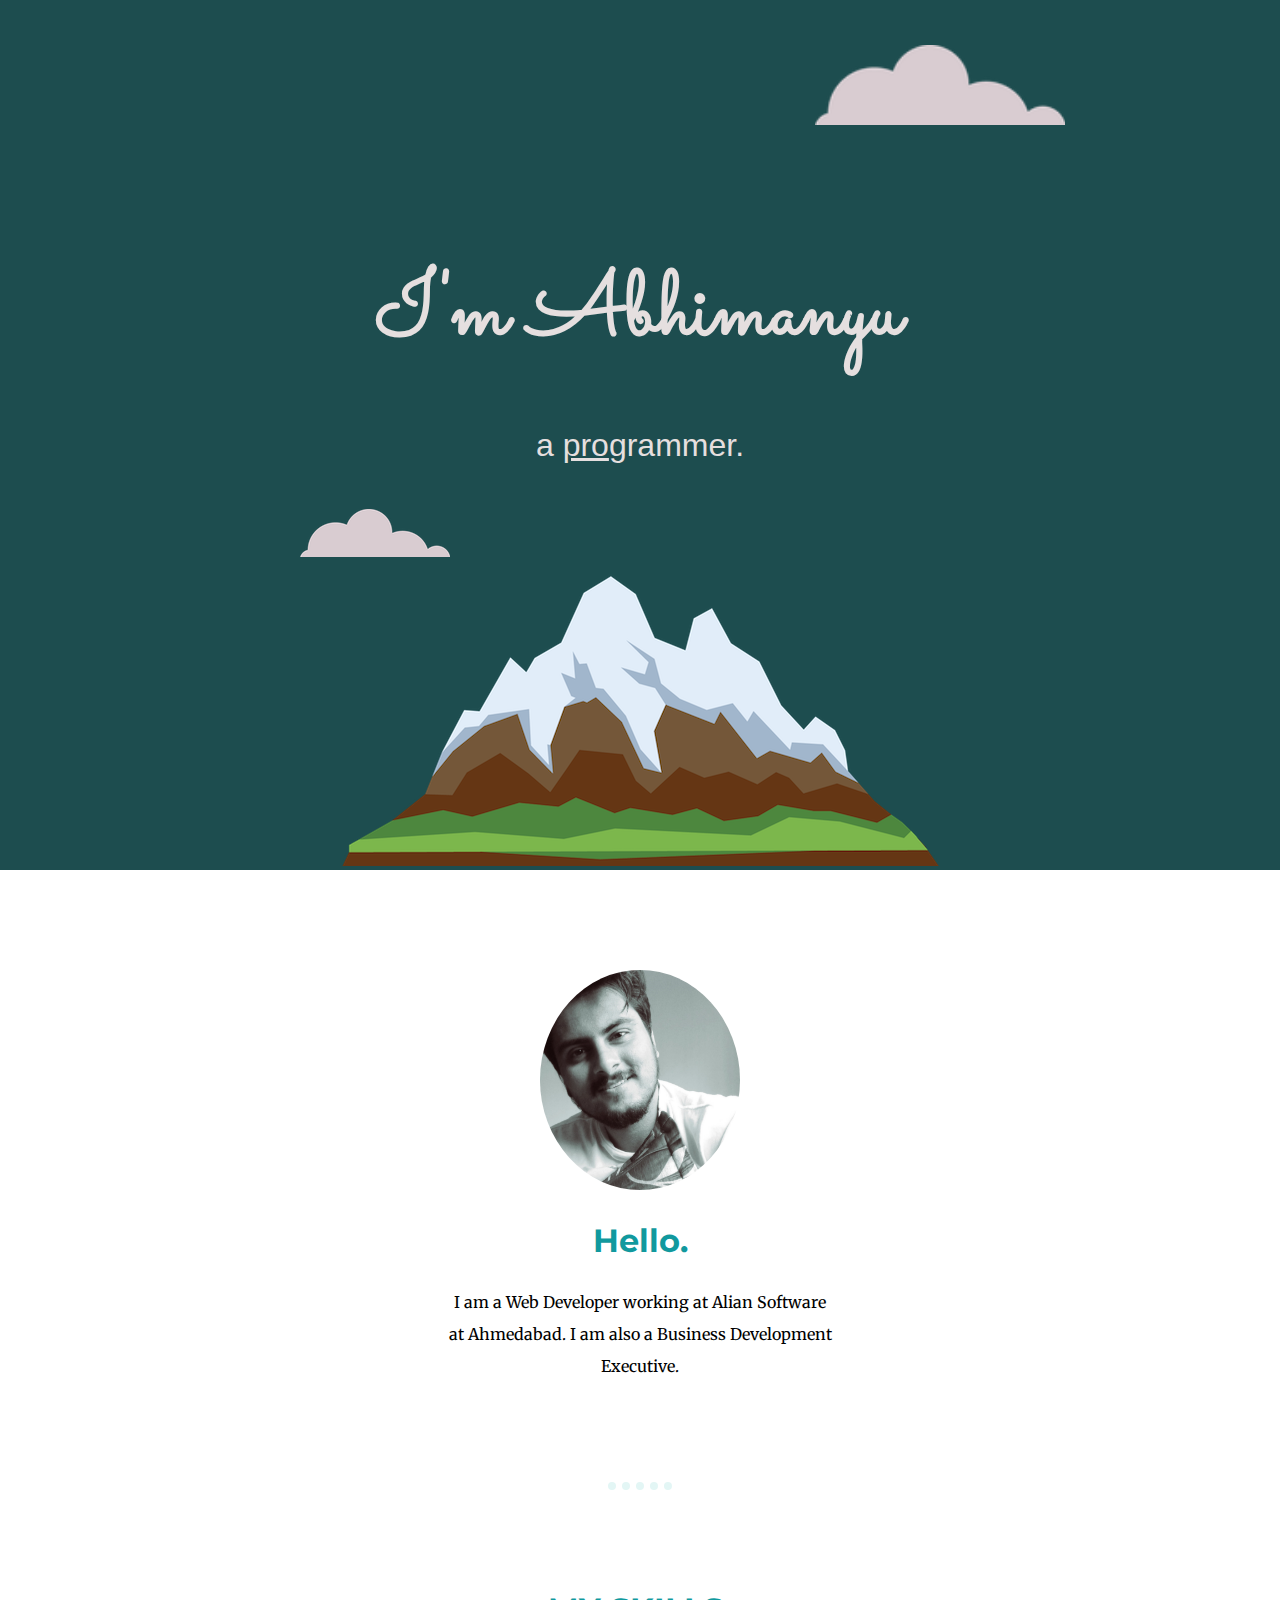
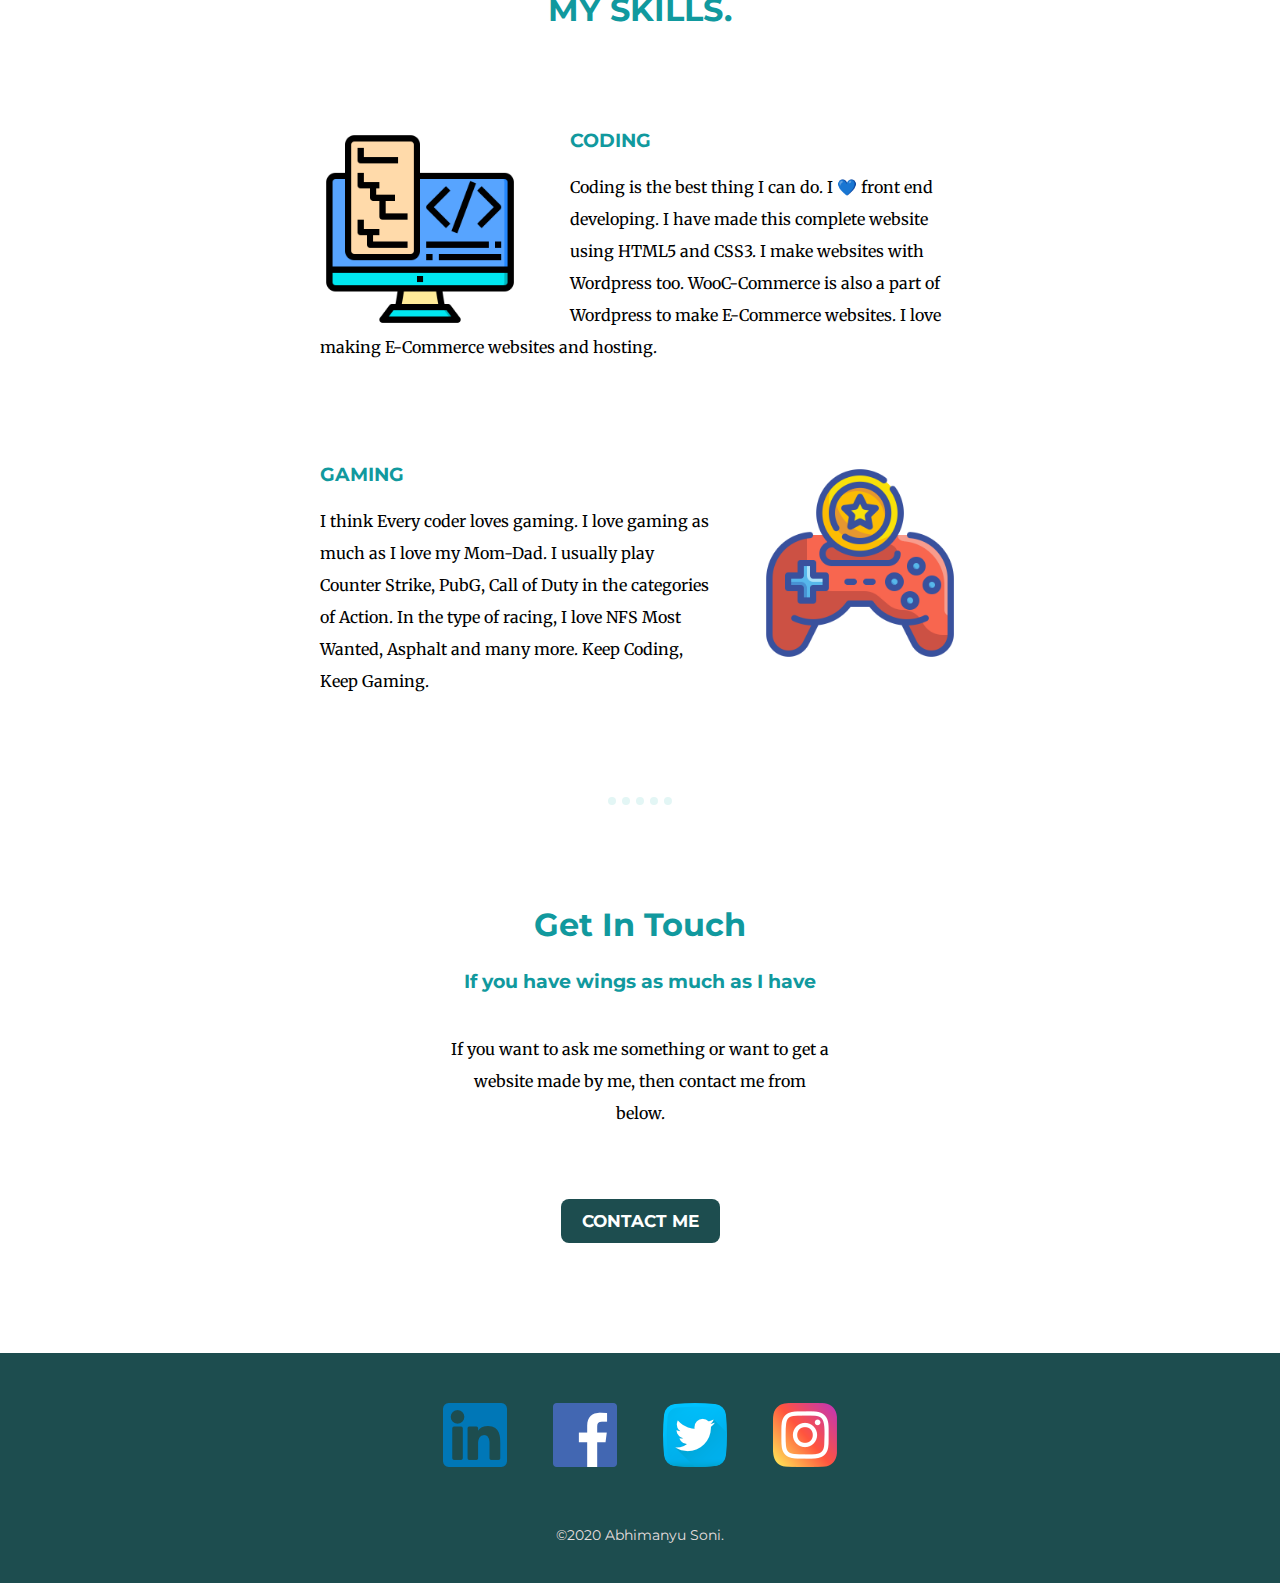
==== index.html @ 5c25aa24 "Add files via upload" ====
<!DOCTYPE html>
<html>
<head>
	<title>Abhimanyu Soni</title>
	<link rel="stylesheet" type="text/css" href="css/styles.css">
	<link rel="icon" type="text/css" href="images/art.png">
	<link href="https://fonts.googleapis.com/css?family=Merriweather|Montserrat|Sacramento&display=swap" rel="stylesheet"> 
</head>
<body>
	<div class="top-container">
		<img class="top-cloud" src="images/cloud.png" alt="cloud-img">
		<h1>I'm Abhimanyu</h1>
		<p class="program">a <span class="pro">pro</span>grammer.</p>
		<img class="bottom-cloud" src="images/cloud.png" alt="cloud-img">
		<img src="images/mountain.png" alt="mountain-img">
	</div>
	<div class="middle-container">
		<div class="profile">
    <img class="my" src="images/my.jpg" alt="my-img">
    <h2>Hello.</h2>
    <p class="intro">I am a Web Developer working at Alian Software at Ahmedabad. I am also a Business Development Executive.</p>
  </div>
  <hr>
  <div class="skills">
    <h2>MY SKILLS.</h2>
    <div class="skill-row">
      <img class="skill1" src="images/12345.png" alt="12345-img">
      <h3>CODING</h3>
      <p>Coding is the best thing I can do. I &#128153 front end developing. I have made this complete website using HTML5 and CSS3. I make websites with Wordpress too. WooC-Commerce is also a part of Wordpress to make E-Commerce websites. I love making E-Commerce websites and hosting.</p>
    </div>
    <div class="skill-row">
      <img class="skill2" src="images/34567.png" alt="34567-img">
      <h3>GAMING</h3>
      <p>I think Every coder loves gaming. I love gaming as much as I love my Mom-Dad. I usually play Counter Strike, PubG, Call of Duty in the categories of Action. In the type of racing, I love NFS Most Wanted, Asphalt and many more. Keep Coding, Keep Gaming.</p>
    </div>
  </div>
  <hr>
  <div class="contact-me">
    <h2 class="touch">Get In Touch</h2>
    <h3>If you have wings as much as I have</h3>
    <p class="contact-msg">If you want to ask me something or want to get a website made by me, then contact me from below.</p>
    <a class="btn" href="mailto:name@email.com">CONTACT ME</a>
  </div>
		
	</div>
	<div class="bottom-container">
		<a class="footer-link" href="https://www.linkedin.com/in/abhimanyu-soni-ab107a162/"> 
			<img class="linkedin" src="images/linkedin.png"> </a>
  <a class="footer-link" href="https://m.facebook.com/abhi.soni.796?refid=7"><img class="facebook" src="images/facebook.png"> </a>
  <a class="footer-link" href="https://twitter.com/abhimanyushady"><img class="twitter" src="images/twitter.png"> </a>
  <a class="footer-link" href="https://www.instagram.com/the.brandy.boy/"><img class="instagram" src="images/instagram.png"> </a>
  <p class="copyright">©2020 Abhimanyu Soni.</p>
		
	</div>
</body>
</html>
---- css/styles.css ----
body{
	margin:0;
	text-align: center;
	font-family: 'Merriweather', serif;


}

h1{
	margin: 100px auto 0 auto;
	
	font-family: 'Sacramento', cursive;
	font-size: 562.5%;
	color: #e5dfdf;

}

h2{
	font-family: 'Montserrat', sans-serif;
	color: #11999E;
	font-size: 2rem;

}

h3{
	font-family: 'Montserrat', sans-serif;
	color: #11999E;

}

hr{
	border-top: 8px;
	border-left: 0;
	border-right: 0;
	border-bottom: 0;
	border-spacing: 5px;
	width: 5%;
	border-style: dotted;
	border-color: #e3f6f5;
	margin:100px auto;
}

p{
	line-height: 2;
}

a{
	color: #e5dfdf;
	font-family: 'Montserrat', sans-serif;
	margin:10px 20px;
	text-decoration: none;
	font-weight: bold;
	font-size: 20px;
}

a:hover{
	color: #6ba8a9;
}

.pro{
	text-decoration: underline;
}

.program{
	font-family: sans-serif;
	/*font-weight: bold;*/
	font-size: 2rem;
	color: #e5dfdf;

}

.top-container{
	padding-top: 50px;
	background-color: #1d4d4f;
}

.middle-container{
	margin: 100px 0;
}

.bottom-container{
	background-color: #1d4d4f;
	padding: 50px 0 20px;
}

.bottom-cloud{
	position: absolute;
	left: 300px;
}

.skill-row{
	margin:100px auto 100px auto;
	width: 50%;
	text-align: left;
}

.top-cloud{
	margin-top: 15px;
	position: relative;
	left: 300px;
	bottom: 20px;
	height: 80px;

}

.my{
	width: 200px;
	height: 220px;
	border-radius: 100%;
}

.skill1{
	width: 200px;
	height: 200px;
	float: left;
	margin-right: 50px;
}

.skill2{
	width: 200px;
	height: 200px;
	float: right;
	margin-left: 50px;
}

.intro{
	width: 30%;
	margin:auto;
}

.contact-msg{
	width: 30%;
	margin: 40px auto 60px;
}


.btn{
	background:linear-gradient(to bottom, #1d4d4f 5%, #1d4d4f 100%);
	background-color:#1d4d4f;
	border-radius:8px;
	display:inline-block;
	cursor:pointer;
	color:#ffffff;
	font-family: 'Montserrat', sans-serif;
	font-size:17px;
	font-weight: bold;
	padding:12px 21px;
	text-decoration:none;
}
.btn:hover {
	background:linear-gradient(to bottom, #357376 5%, #357376 100%);
	background-color:#357376;
	color: #ffffff;
}
.btn:active {
	position:relative;
	top:1px;
}

.copyright{
	font-family: 'Montserrat', sans-serif;
	margin-top: 50px;
	color: #e5dfdf;
	font-size: 0.85rem;

}
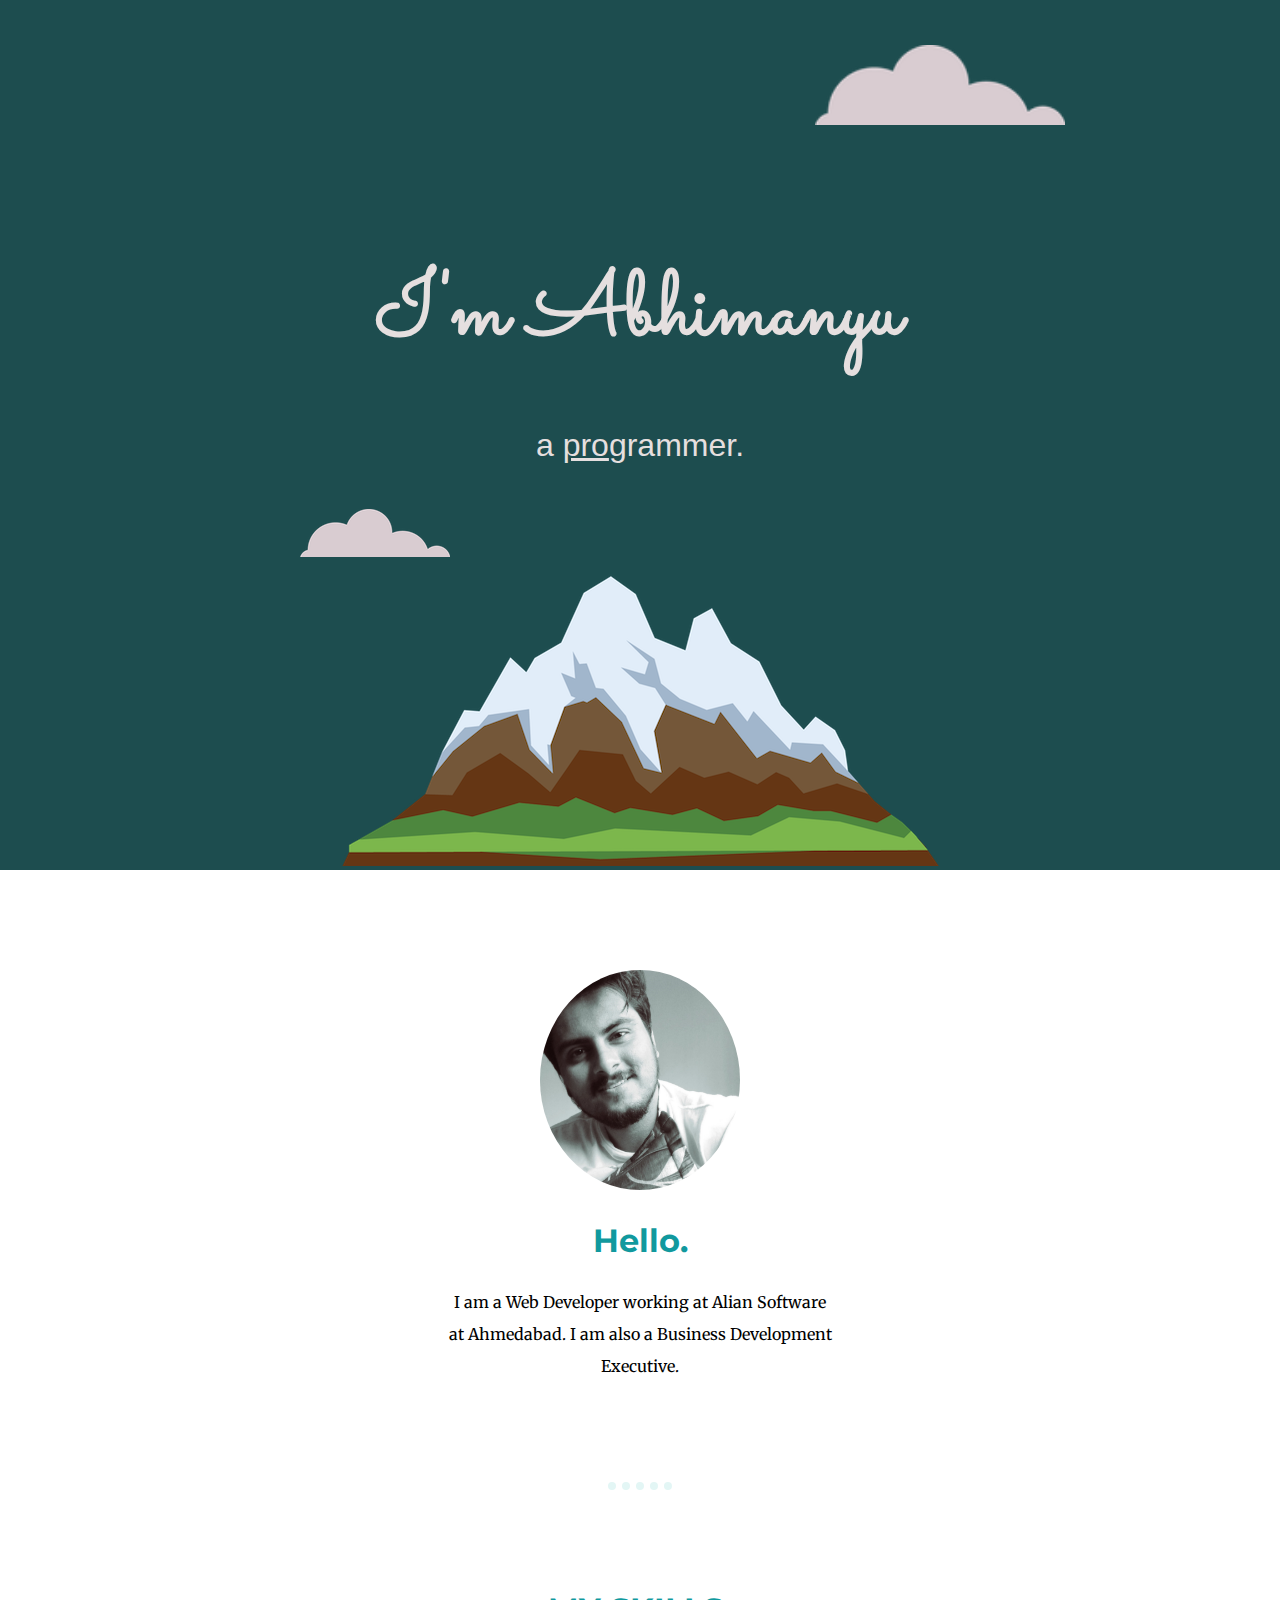
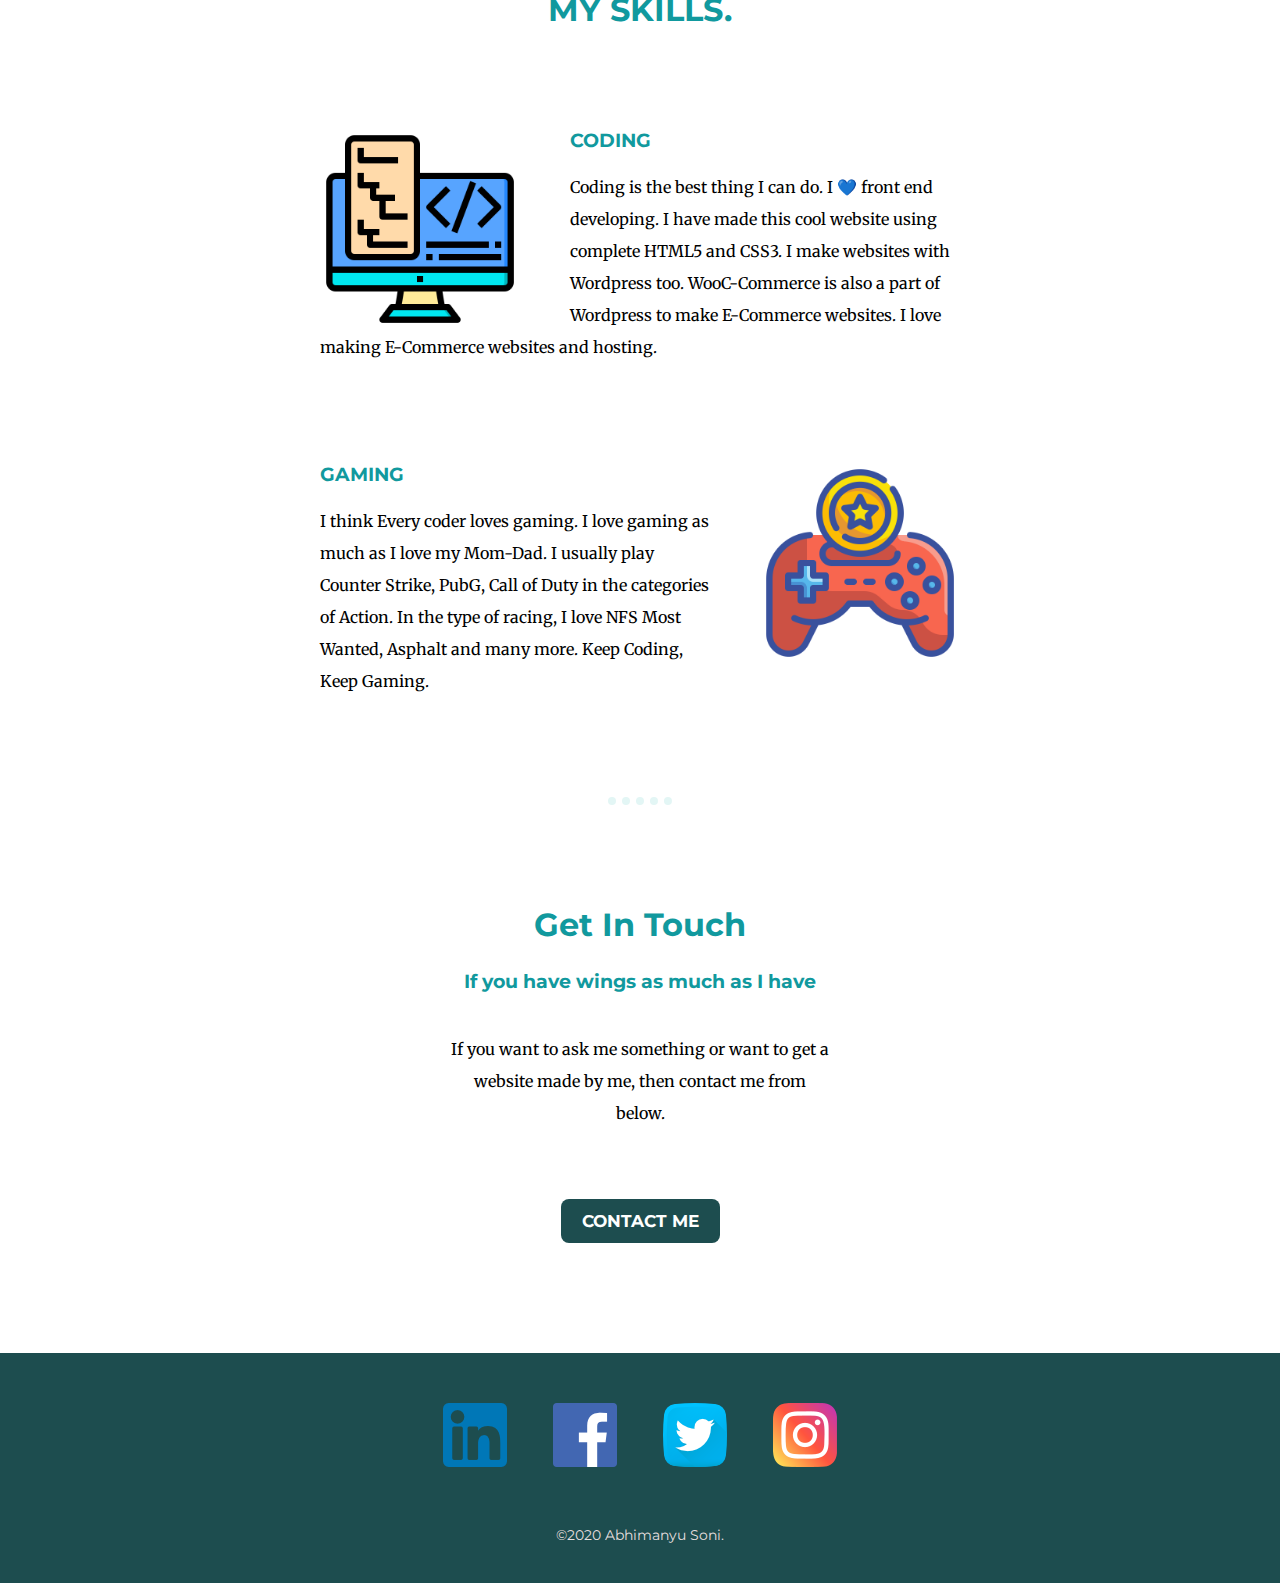
==== commit ec252480: "Update index.html" ====
--- a/index.html
+++ b/index.html
@@ -26,7 +26,7 @@
     <div class="skill-row">
       <img class="skill1" src="images/12345.png" alt="12345-img">
       <h3>CODING</h3>
-      <p>Coding is the best thing I can do. I &#128153 front end developing. I have made this complete website using HTML5 and CSS3. I make websites with Wordpress too. WooC-Commerce is also a part of Wordpress to make E-Commerce websites. I love making E-Commerce websites and hosting.</p>
+      <p>Coding is the best thing I can do. I &#128153 front end developing. I have made this cool website using complete HTML5 and CSS3. I make websites with Wordpress too. WooC-Commerce is also a part of Wordpress to make E-Commerce websites. I love making E-Commerce websites and hosting.</p>
     </div>
     <div class="skill-row">
       <img class="skill2" src="images/34567.png" alt="34567-img">
@@ -53,4 +53,4 @@
 		
 	</div>
 </body>
-</html>+</html>
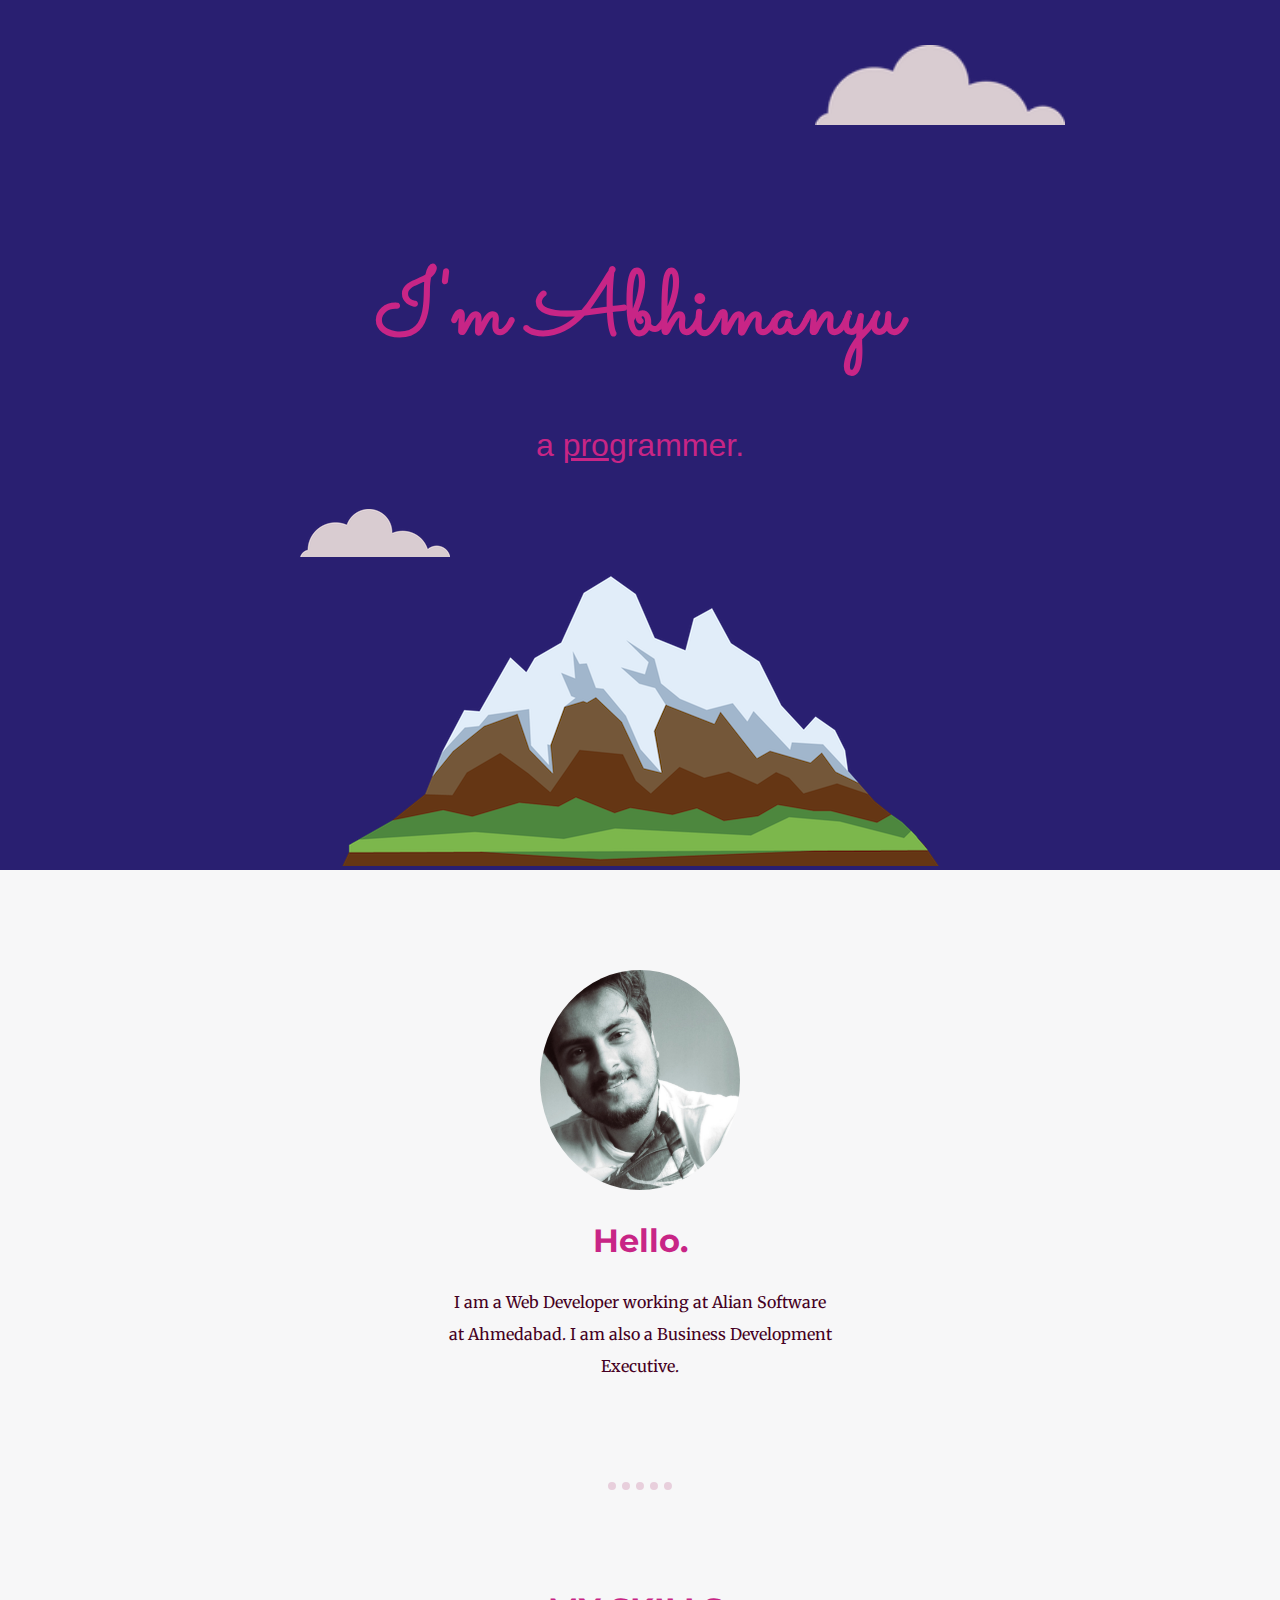
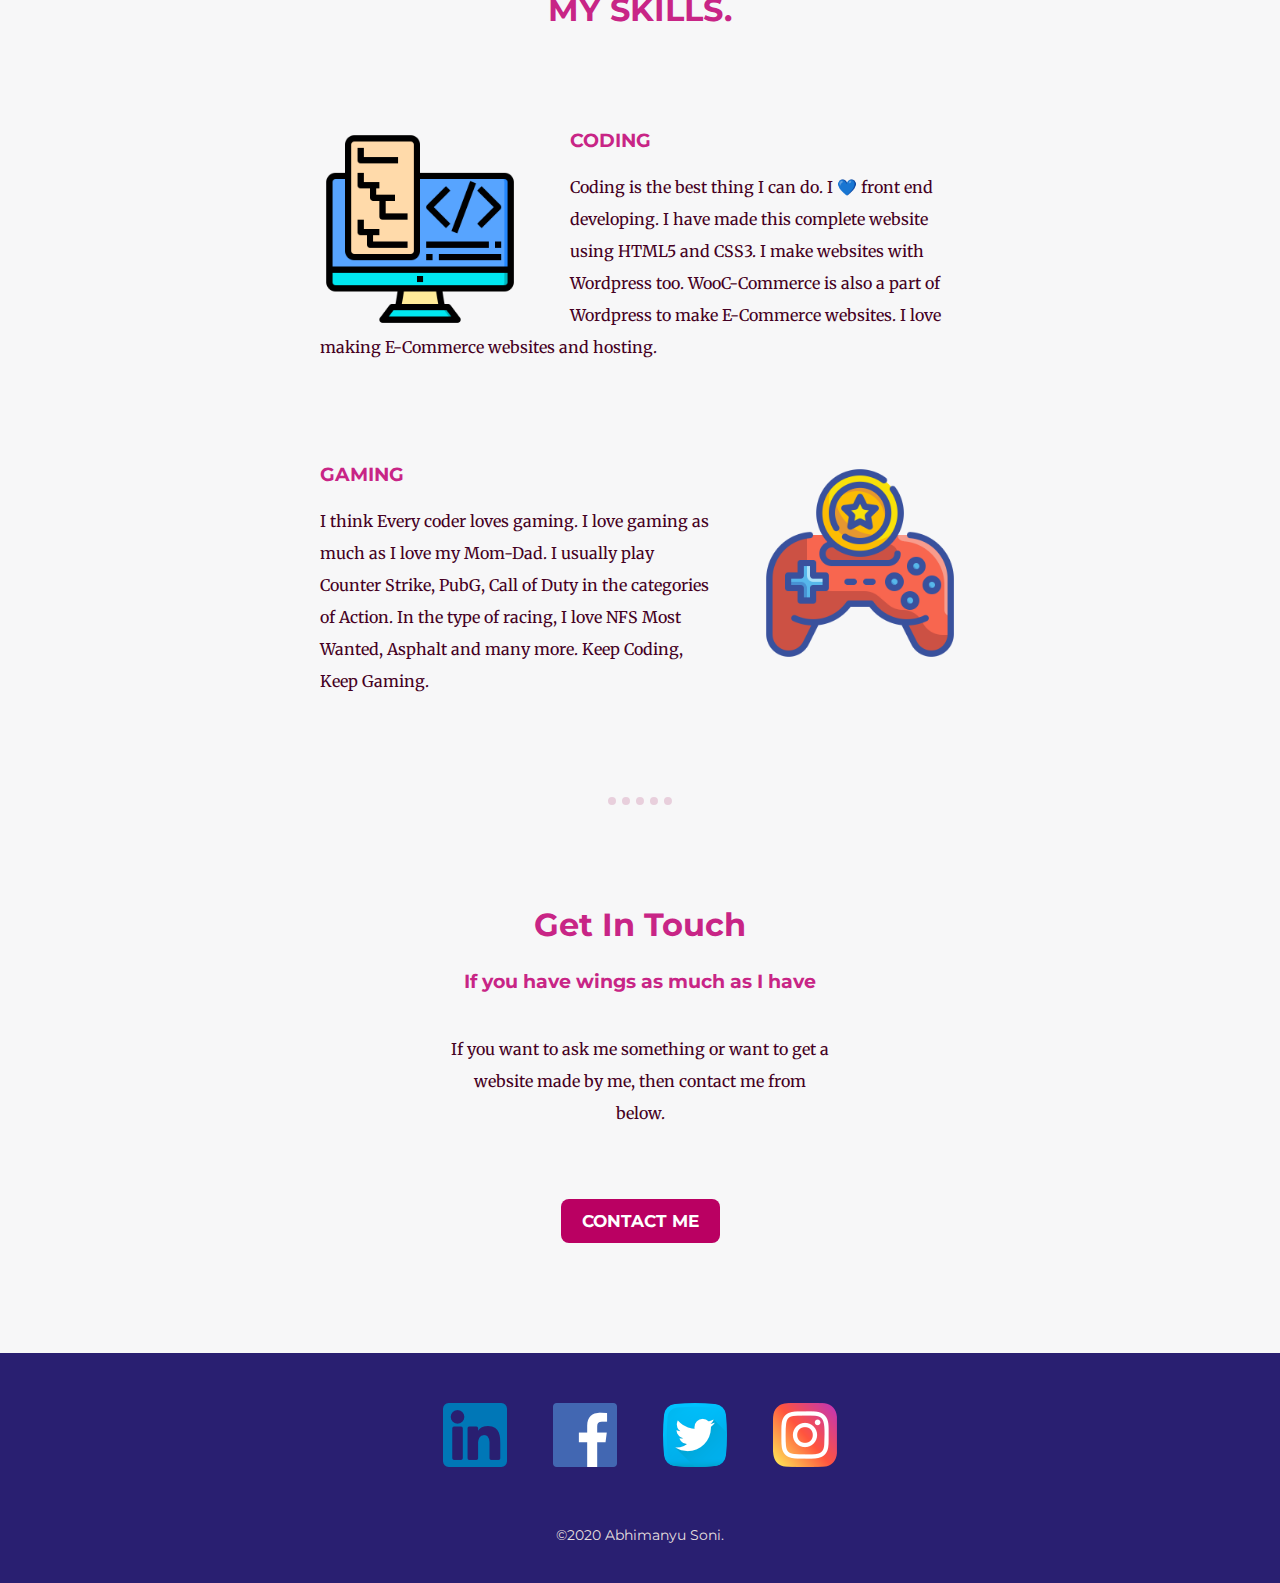
==== commit d8ab7c45: "Add files via upload" ====
--- a/index.html
+++ b/index.html
@@ -26,7 +26,7 @@
     <div class="skill-row">
       <img class="skill1" src="images/12345.png" alt="12345-img">
       <h3>CODING</h3>
-      <p>Coding is the best thing I can do. I &#128153 front end developing. I have made this cool website using complete HTML5 and CSS3. I make websites with Wordpress too. WooC-Commerce is also a part of Wordpress to make E-Commerce websites. I love making E-Commerce websites and hosting.</p>
+      <p>Coding is the best thing I can do. I &#128153 front end developing. I have made this complete website using HTML5 and CSS3. I make websites with Wordpress too. WooC-Commerce is also a part of Wordpress to make E-Commerce websites. I love making E-Commerce websites and hosting.</p>
     </div>
     <div class="skill-row">
       <img class="skill2" src="images/34567.png" alt="34567-img">
@@ -53,4 +53,4 @@
 		
 	</div>
 </body>
-</html>
+</html>--- a/css/styles.css
+++ b/css/styles.css
@@ -1,7 +1,9 @@
 body{
 	margin:0;
 	text-align: center;
+	color:#450023;
 	font-family: 'Merriweather', serif;
+	background-color: #f7f7f8;
 
 
 }
@@ -11,20 +13,20 @@
 	
 	font-family: 'Sacramento', cursive;
 	font-size: 562.5%;
-	color: #e5dfdf;
+	color: #c82586;
 
 }
 
 h2{
 	font-family: 'Montserrat', sans-serif;
-	color: #11999E;
+	color: #c82586;
 	font-size: 2rem;
 
 }
 
 h3{
 	font-family: 'Montserrat', sans-serif;
-	color: #11999E;
+	color: #c82586;
 
 }
 
@@ -36,7 +38,7 @@
 	border-spacing: 5px;
 	width: 5%;
 	border-style: dotted;
-	border-color: #e3f6f5;
+	border-color: #e8cfdc;
 	margin:100px auto;
 }
 
@@ -65,13 +67,13 @@
 	font-family: sans-serif;
 	/*font-weight: bold;*/
 	font-size: 2rem;
-	color: #e5dfdf;
+	color: #c82586;
 
 }
 
 .top-container{
 	padding-top: 50px;
-	background-color: #1d4d4f;
+	background-color: #291f71;
 }
 
 .middle-container{
@@ -79,7 +81,7 @@
 }
 
 .bottom-container{
-	background-color: #1d4d4f;
+	background-color: #291f71;
 	padding: 50px 0 20px;
 }
 
@@ -135,8 +137,8 @@
 
 
 .btn{
-	background:linear-gradient(to bottom, #1d4d4f 5%, #1d4d4f 100%);
-	background-color:#1d4d4f;
+	background:linear-gradient(to bottom, #ba0062 5%, #ba0062 100%);
+	background-color: #ba0062;
 	border-radius:8px;
 	display:inline-block;
 	cursor:pointer;
@@ -148,8 +150,8 @@
 	text-decoration:none;
 }
 .btn:hover {
-	background:linear-gradient(to bottom, #357376 5%, #357376 100%);
-	background-color:#357376;
+	background:linear-gradient(to bottom, #94004e 5%, #94004e 100%);
+	background-color: #94004e;
 	color: #ffffff;
 }
 .btn:active {
